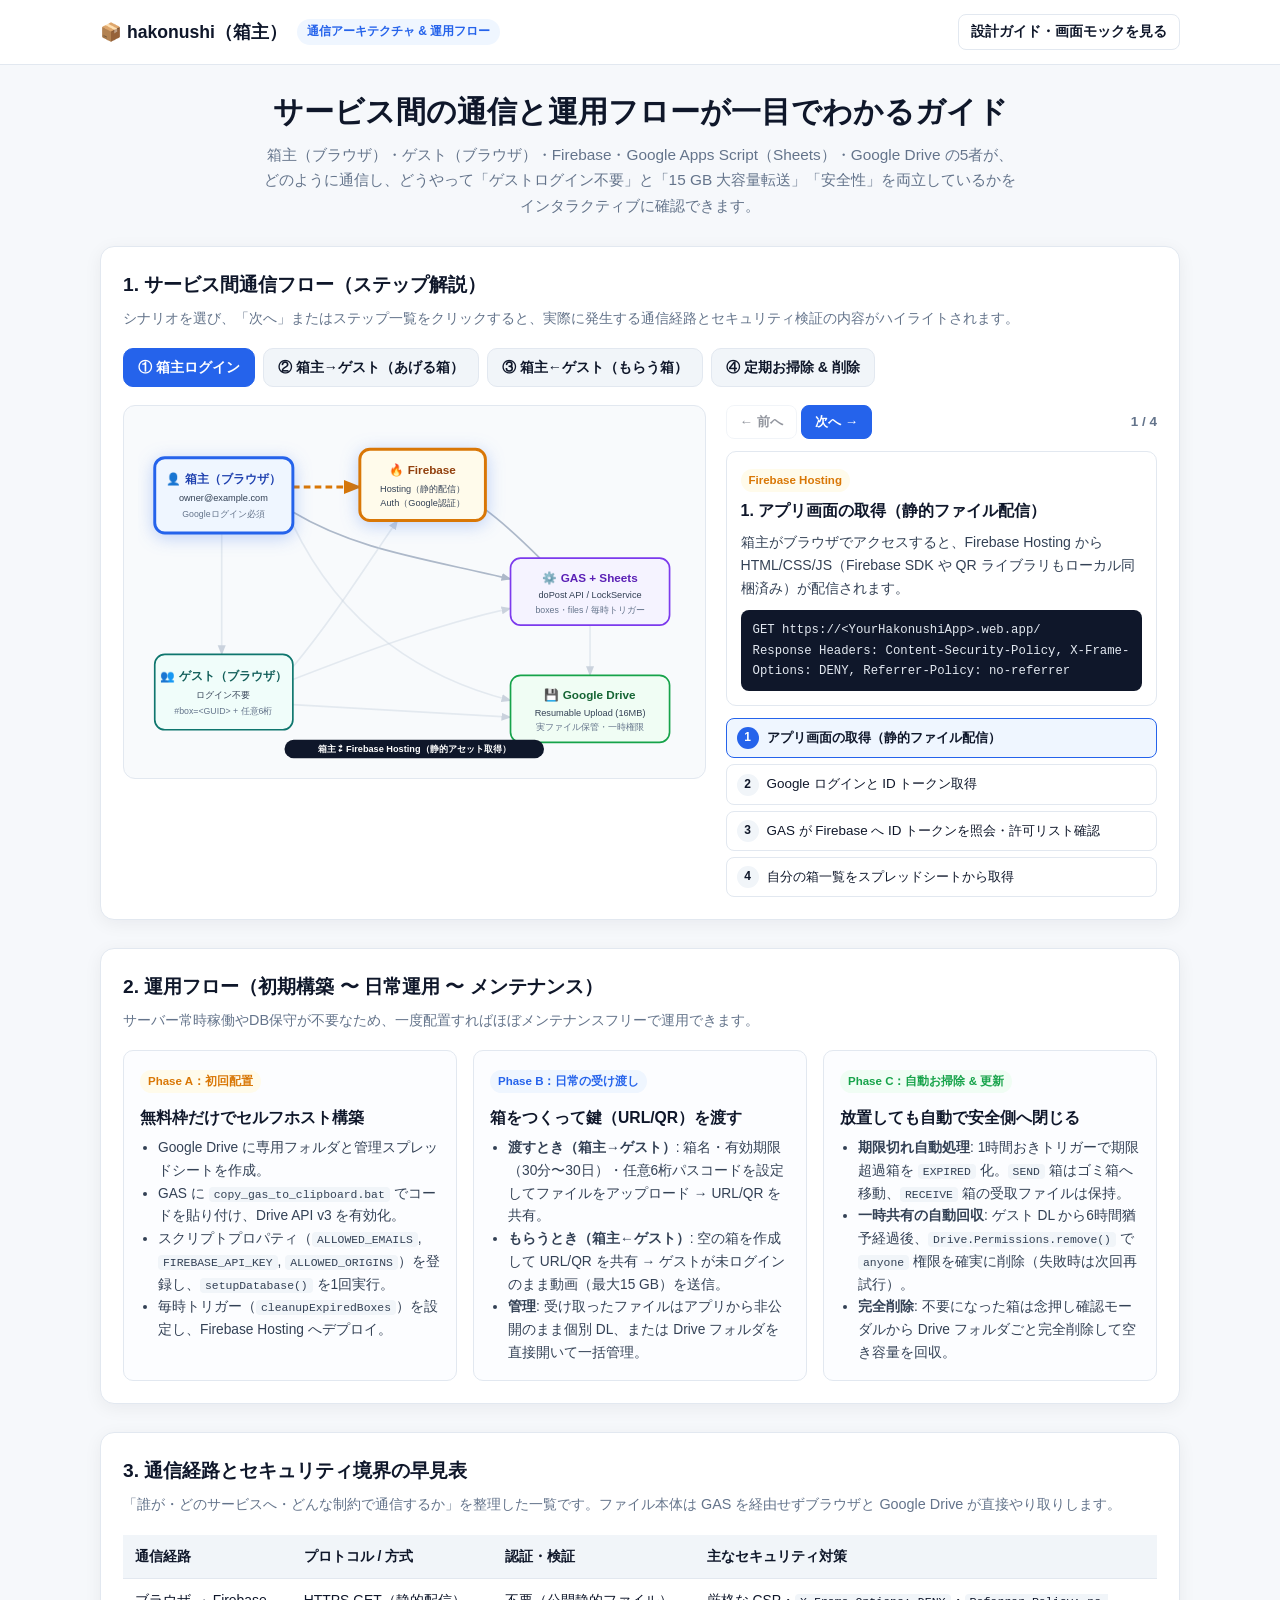
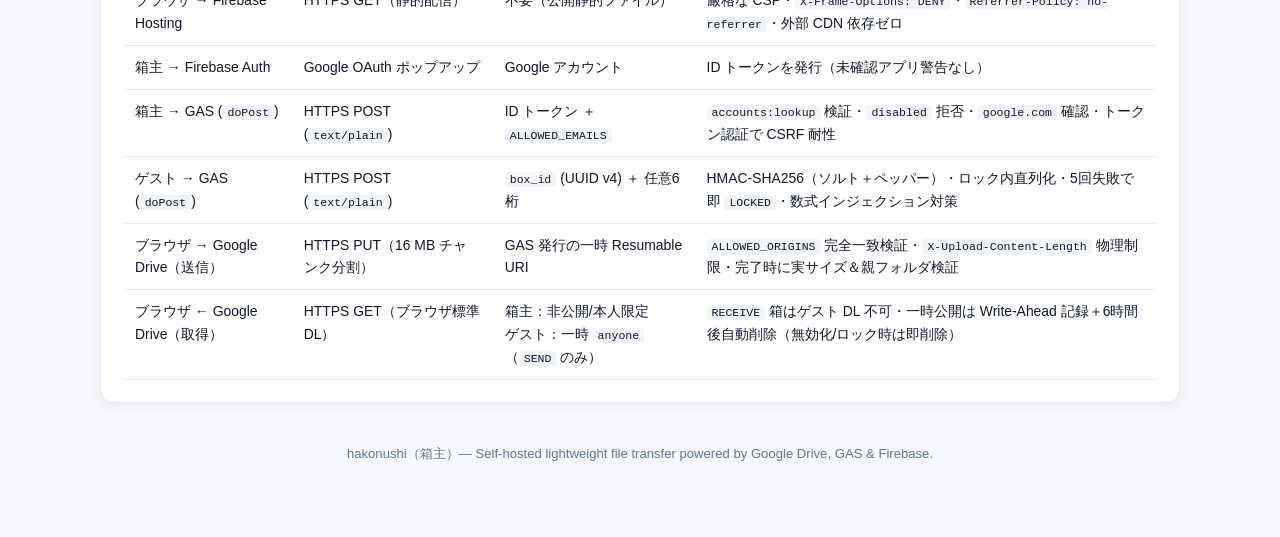
==== docs/architecture.html @ e89d4057 "create" ====
<!DOCTYPE html>
<html lang="ja">
<head>
  <meta charset="UTF-8">
  <meta name="viewport" content="width=device-width, initial-scale=1.0">
  <title>hakonushi（箱主）— 通信アーキテクチャ &amp; 運用フロー解説</title>
  <style>
    :root {
      --bg: #f6f8fb;
      --surface: #ffffff;
      --surface-2: #f1f5f9;
      --border: #e2e8f0;
      --text: #0f172a;
      --muted: #64748b;
      --owner: #2563eb;
      --owner-soft: #eff6ff;
      --guest: #0f766e;
      --guest-soft: #f0fdfa;
      --firebase: #d97706;
      --firebase-soft: #fffbeb;
      --gas: #7c3aed;
      --gas-soft: #f5f3ff;
      --drive: #16a34a;
      --drive-soft: #f0fdf4;
      --danger: #dc2626;
      --radius: 14px;
      --shadow: 0 4px 18px rgba(15, 23, 42, 0.06);
    }

    *, *::before, *::after { box-sizing: border-box; }

    body {
      margin: 0;
      background: var(--bg);
      color: var(--text);
      font-family: -apple-system, BlinkMacSystemFont, "Segoe UI", "Hiragino Kaku Gothic ProN", "Yu Gothic UI", sans-serif;
      line-height: 1.65;
    }

    .header {
      background: var(--surface);
      border-bottom: 1px solid var(--border);
      position: sticky;
      top: 0;
      z-index: 20;
    }

    .header-inner {
      max-width: 1120px;
      margin: 0 auto;
      padding: 14px 20px;
      display: flex;
      flex-wrap: wrap;
      align-items: center;
      justify-content: space-between;
      gap: 12px;
    }

    .brand {
      display: flex;
      align-items: center;
      gap: 10px;
      font-weight: 800;
      font-size: 1.1rem;
    }

    .brand-tag {
      font-size: 0.75rem;
      font-weight: 700;
      padding: 3px 10px;
      border-radius: 999px;
      background: var(--owner-soft);
      color: var(--owner);
    }

    .nav-links {
      display: flex;
      gap: 10px;
      flex-wrap: wrap;
    }

    .nav-link {
      text-decoration: none;
      color: var(--text);
      font-size: 0.85rem;
      font-weight: 600;
      padding: 6px 12px;
      border: 1px solid var(--border);
      border-radius: 8px;
      background: var(--surface);
    }

    .nav-link:hover {
      background: var(--surface-2);
    }

    .container {
      max-width: 1120px;
      margin: 0 auto;
      padding: 28px 20px 72px;
      display: flex;
      flex-direction: column;
      gap: 28px;
    }

    .hero {
      text-align: center;
      max-width: 760px;
      margin: 0 auto;
    }

    .hero h1 {
      margin: 0 0 10px;
      font-size: 1.85rem;
      line-height: 1.3;
    }

    .hero p {
      margin: 0;
      color: var(--muted);
      font-size: 0.96rem;
    }

    .card {
      background: var(--surface);
      border: 1px solid var(--border);
      border-radius: var(--radius);
      padding: 22px;
      box-shadow: var(--shadow);
    }

    .card-title {
      margin: 0 0 6px;
      font-size: 1.2rem;
    }

    .card-sub {
      margin: 0 0 18px;
      color: var(--muted);
      font-size: 0.9rem;
    }

    /* Tabs */
    .scenario-tabs {
      display: flex;
      flex-wrap: wrap;
      gap: 8px;
      margin-bottom: 18px;
    }

    .tab-btn {
      border: 1px solid var(--border);
      background: var(--surface-2);
      color: var(--text);
      padding: 9px 14px;
      border-radius: 10px;
      font-size: 0.88rem;
      font-weight: 700;
      cursor: pointer;
      font-family: inherit;
      transition: all 0.15s ease;
    }

    .tab-btn:hover {
      border-color: var(--owner);
    }

    .tab-btn.active {
      background: var(--owner);
      color: #ffffff;
      border-color: var(--owner);
    }

    /* Interactive Diagram Grid */
    .sim-layout {
      display: grid;
      grid-template-columns: 1.35fr 1fr;
      gap: 20px;
      align-items: start;
    }

    .diagram-box {
      background: #f8fafc;
      border: 1px solid var(--border);
      border-radius: 12px;
      padding: 14px;
      overflow-x: auto;
    }

    .diagram-svg {
      width: 100%;
      min-width: 520px;
      height: auto;
      display: block;
    }

    .node-rect {
      transition: filter 0.2s ease, stroke-width 0.2s ease;
    }

    .node-active .node-rect {
      stroke-width: 3.5;
      filter: drop-shadow(0 4px 10px rgba(37, 99, 235, 0.28));
    }

    .edge-line {
      stroke: #cbd5e1;
      stroke-width: 2;
      fill: none;
      transition: stroke 0.2s ease, stroke-width 0.2s ease, opacity 0.2s ease;
      opacity: 0.45;
    }

    .edge-line.in-scenario {
      stroke: #94a3b8;
      opacity: 0.75;
    }

    .edge-line.active {
      stroke: #2563eb;
      stroke-width: 3.5;
      opacity: 1;
      stroke-dasharray: 8 5;
      animation: dashFlow 0.9s linear infinite;
    }

    .edge-line.active-drive {
      stroke: #16a34a;
    }

    .edge-line.active-firebase {
      stroke: #d97706;
    }

    .edge-line.active-gas {
      stroke: #7c3aed;
    }

    @keyframes dashFlow {
      to { stroke-dashoffset: -26; }
    }

    .edge-label-bg {
      fill: #ffffff;
      stroke: var(--border);
      stroke-width: 1;
      rx: 6;
    }

    .edge-label-text {
      font-size: 11px;
      font-weight: 700;
      fill: #334155;
      text-anchor: middle;
    }

    /* Controls & Step Panel */
    .step-controls {
      display: flex;
      align-items: center;
      justify-content: space-between;
      gap: 8px;
      margin-bottom: 12px;
      flex-wrap: wrap;
    }

    .btn {
      border: 1px solid var(--border);
      background: var(--surface);
      color: var(--text);
      padding: 7px 13px;
      border-radius: 8px;
      font-size: 0.84rem;
      font-weight: 700;
      cursor: pointer;
      font-family: inherit;
    }

    .btn:hover:not(:disabled) {
      background: var(--surface-2);
    }

    .btn:disabled {
      opacity: 0.45;
      cursor: not-allowed;
    }

    .btn-primary {
      background: var(--owner);
      border-color: var(--owner);
      color: #ffffff;
    }

    .btn-primary:hover:not(:disabled) {
      background: #1d4ed8;
    }

    .step-counter {
      font-size: 0.84rem;
      font-weight: 700;
      color: var(--muted);
    }

    .step-detail {
      border: 1px solid var(--border);
      border-radius: 10px;
      padding: 14px;
      background: #ffffff;
      margin-bottom: 12px;
    }

    .step-badge {
      display: inline-block;
      font-size: 0.72rem;
      font-weight: 700;
      padding: 2px 8px;
      border-radius: 999px;
      margin-bottom: 6px;
    }

    .badge-owner { background: var(--owner-soft); color: var(--owner); }
    .badge-guest { background: var(--guest-soft); color: var(--guest); }
    .badge-firebase { background: var(--firebase-soft); color: var(--firebase); }
    .badge-gas { background: var(--gas-soft); color: var(--gas); }
    .badge-drive { background: var(--drive-soft); color: var(--drive); }

    .step-detail h3 {
      margin: 0 0 6px;
      font-size: 1rem;
    }

    .step-detail p {
      margin: 0 0 10px;
      font-size: 0.88rem;
      color: #334155;
    }

    .code-box {
      background: #0f172a;
      color: #e2e8f0;
      border-radius: 8px;
      padding: 10px 12px;
      font-family: ui-monospace, SFMono-Regular, Menlo, Consolas, monospace;
      font-size: 0.77rem;
      overflow-x: auto;
      white-space: pre-wrap;
      word-break: break-all;
    }

    .step-list {
      list-style: none;
      margin: 0;
      padding: 0;
      display: flex;
      flex-direction: column;
      gap: 6px;
    }

    .step-item {
      padding: 8px 10px;
      border: 1px solid var(--border);
      border-radius: 8px;
      font-size: 0.84rem;
      cursor: pointer;
      display: flex;
      align-items: center;
      gap: 8px;
      background: var(--surface);
      transition: background 0.15s ease, border-color 0.15s ease;
    }

    .step-item:hover {
      background: var(--surface-2);
    }

    .step-item.active {
      border-color: var(--owner);
      background: var(--owner-soft);
      font-weight: 700;
    }

    .step-num {
      width: 22px;
      height: 22px;
      border-radius: 50%;
      background: var(--surface-2);
      color: var(--text);
      font-size: 0.75rem;
      font-weight: 700;
      display: inline-flex;
      align-items: center;
      justify-content: center;
      flex-shrink: 0;
    }

    .step-item.active .step-num {
      background: var(--owner);
      color: #ffffff;
    }

    /* Role & Flow Cards */
    .grid-3 {
      display: grid;
      grid-template-columns: repeat(3, minmax(0, 1fr));
      gap: 16px;
    }

    .grid-2 {
      display: grid;
      grid-template-columns: repeat(2, minmax(0, 1fr));
      gap: 16px;
    }

    .mini-card {
      border: 1px solid var(--border);
      border-radius: 10px;
      padding: 16px;
      background: #fcfdff;
    }

    .mini-card h3 {
      margin: 6px 0 6px;
      font-size: 0.98rem;
    }

    .mini-card p, .mini-card li {
      font-size: 0.86rem;
      color: #334155;
    }

    .mini-card ul {
      margin: 6px 0 0;
      padding-left: 18px;
    }

    /* Table */
    .table-wrap {
      overflow-x: auto;
    }

    table {
      width: 100%;
      border-collapse: collapse;
      font-size: 0.87rem;
    }

    th, td {
      text-align: left;
      padding: 10px 12px;
      border-bottom: 1px solid var(--border);
      vertical-align: top;
    }

    th {
      background: var(--surface-2);
      font-weight: 700;
      white-space: nowrap;
    }

    code {
      background: var(--surface-2);
      padding: 1px 5px;
      border-radius: 4px;
      font-family: ui-monospace, SFMono-Regular, Menlo, Consolas, monospace;
      font-size: 0.83em;
    }

    .footer {
      text-align: center;
      color: var(--muted);
      font-size: 0.82rem;
      margin-top: 12px;
    }

    @media (max-width: 900px) {
      .sim-layout {
        grid-template-columns: 1fr;
      }
      .grid-3, .grid-2 {
        grid-template-columns: 1fr;
      }
    }
  </style>
</head>
<body>
  <header class="header">
    <div class="header-inner">
      <div class="brand">
        <span>📦 hakonushi（箱主）</span>
        <span class="brand-tag">通信アーキテクチャ &amp; 運用フロー</span>
      </div>
      <nav class="nav-links">
        <a class="nav-link" href="./index.html">設計ガイド・画面モックを見る</a>
      </nav>
    </div>
  </header>

  <main class="container">
    <section class="hero">
      <h1>サービス間の通信と運用フローが一目でわかるガイド</h1>
      <p>
        箱主（ブラウザ）・ゲスト（ブラウザ）・Firebase・Google Apps Script（Sheets）・Google Drive の5者が、
        どのように通信し、どうやって「ゲストログイン不要」と「15 GB 大容量転送」「安全性」を両立しているかをインタラクティブに確認できます。
      </p>
    </section>

    <!-- 1. インタラクティブ通信シミュレーター -->
    <section class="card" aria-label="通信フローシミュレーター">
      <h2 class="card-title">1. サービス間通信フロー（ステップ解説）</h2>
      <p class="card-sub">
        シナリオを選び、「次へ」またはステップ一覧をクリックすると、実際に発生する通信経路とセキュリティ検証の内容がハイライトされます。
      </p>

      <div class="scenario-tabs" role="tablist">
        <button type="button" class="tab-btn active" data-scenario="auth">① 箱主ログイン</button>
        <button type="button" class="tab-btn" data-scenario="send">② 箱主→ゲスト（あげる箱）</button>
        <button type="button" class="tab-btn" data-scenario="receive">③ 箱主←ゲスト（もらう箱）</button>
        <button type="button" class="tab-btn" data-scenario="cleanup">④ 定期お掃除 &amp; 削除</button>
      </div>

      <div class="sim-layout">
        <!-- SVG アーキテクチャ図 -->
        <div class="diagram-box">
          <svg class="diagram-svg" viewBox="0 0 660 410" role="img" aria-label="hakonushi システム通信構成図">
            <defs>
              <marker id="arrow-gray" viewBox="0 0 10 10" refX="9" refY="5" markerWidth="6" markerHeight="6" orient="auto-start-reverse">
                <path d="M 0 1 L 10 5 L 0 9 z" fill="#94a3b8"></path>
              </marker>
              <marker id="arrow-blue" viewBox="0 0 10 10" refX="9" refY="5" markerWidth="6" markerHeight="6" orient="auto-start-reverse">
                <path d="M 0 1 L 10 5 L 0 9 z" fill="#2563eb"></path>
              </marker>
              <marker id="arrow-amber" viewBox="0 0 10 10" refX="9" refY="5" markerWidth="6" markerHeight="6" orient="auto-start-reverse">
                <path d="M 0 1 L 10 5 L 0 9 z" fill="#d97706"></path>
              </marker>
              <marker id="arrow-violet" viewBox="0 0 10 10" refX="9" refY="5" markerWidth="6" markerHeight="6" orient="auto-start-reverse">
                <path d="M 0 1 L 10 5 L 0 9 z" fill="#7c3aed"></path>
              </marker>
              <marker id="arrow-green" viewBox="0 0 10 10" refX="9" refY="5" markerWidth="6" markerHeight="6" orient="auto-start-reverse">
                <path d="M 0 1 L 10 5 L 0 9 z" fill="#16a34a"></path>
              </marker>
            </defs>

            <!-- 通信エッジ -->
            <!-- owner <-> firebase -->
            <path id="edge-owner-firebase" class="edge-line" d="M 185 80 L 265 80" marker-end="url(#arrow-gray)" />
            <!-- owner -> gas -->
            <path id="edge-owner-gas" class="edge-line" d="M 185 110 C 260 155, 340 165, 445 190" marker-end="url(#arrow-gray)" />
            <!-- owner <-> drive -->
            <path id="edge-owner-drive" class="edge-line" d="M 185 125 C 245 250, 345 310, 445 335" marker-end="url(#arrow-gray)" />
            <!-- guest -> firebase (hosting) -->
            <path id="edge-guest-firebase" class="edge-line" d="M 185 295 C 235 235, 275 170, 310 120" marker-end="url(#arrow-gray)" />
            <!-- guest -> gas -->
            <path id="edge-guest-gas" class="edge-line" d="M 185 310 C 275 275, 355 245, 445 225" marker-end="url(#arrow-gray)" />
            <!-- guest <-> drive -->
            <path id="edge-guest-drive" class="edge-line" d="M 185 340 L 445 355" marker-end="url(#arrow-gray)" />
            <!-- gas -> firebase (accounts:lookup) -->
            <path id="edge-gas-firebase" class="edge-line" d="M 480 165 C 445 130, 420 110, 405 100" marker-end="url(#arrow-gray)" />
            <!-- gas <-> drive -->
            <path id="edge-gas-drive" class="edge-line" d="M 540 245 L 540 305" marker-end="url(#arrow-gray)" />
            <!-- owner -> guest (URL/QR) -->
            <path id="edge-owner-guest" class="edge-line" d="M 100 135 L 100 280" marker-end="url(#arrow-gray)" />

            <!-- ノード: 箱主（ブラウザ） -->
            <g id="node-owner">
              <rect class="node-rect" x="20" y="45" width="165" height="90" rx="12" fill="#eff6ff" stroke="#2563eb" stroke-width="2" />
              <text x="102" y="75" text-anchor="middle" font-size="14" font-weight="800" fill="#1e40af">👤 箱主（ブラウザ）</text>
              <text x="102" y="97" text-anchor="middle" font-size="11" fill="#334155">owner@example.com</text>
              <text x="102" y="116" text-anchor="middle" font-size="10.5" fill="#64748b">Googleログイン必須</text>
            </g>

            <!-- ノード: ゲスト（ブラウザ） -->
            <g id="node-guest">
              <rect class="node-rect" x="20" y="280" width="165" height="90" rx="12" fill="#f0fdfa" stroke="#0f766e" stroke-width="2" />
              <text x="102" y="310" text-anchor="middle" font-size="14" font-weight="800" fill="#115e59">👥 ゲスト（ブラウザ）</text>
              <text x="102" y="332" text-anchor="middle" font-size="11" fill="#334155">ログイン不要</text>
              <text x="102" y="351" text-anchor="middle" font-size="10.5" fill="#64748b">#box=&lt;GUID&gt; + 任意6桁</text>
            </g>

            <!-- ノード: Firebase -->
            <g id="node-firebase">
              <rect class="node-rect" x="265" y="35" width="150" height="85" rx="12" fill="#fffbeb" stroke="#d97706" stroke-width="2" />
              <text x="340" y="65" text-anchor="middle" font-size="14" font-weight="800" fill="#92400e">🔥 Firebase</text>
              <text x="340" y="86" text-anchor="middle" font-size="11" fill="#334155">Hosting（静的配信）</text>
              <text x="340" y="103" text-anchor="middle" font-size="11" fill="#334155">Auth（Google認証）</text>
            </g>

            <!-- ノード: GAS + Sheets -->
            <g id="node-gas">
              <rect class="node-rect" x="445" y="165" width="190" height="80" rx="12" fill="#f5f3ff" stroke="#7c3aed" stroke-width="2" />
              <text x="540" y="193" text-anchor="middle" font-size="14" font-weight="800" fill="#5b21b6">⚙️ GAS + Sheets</text>
              <text x="540" y="213" text-anchor="middle" font-size="11" fill="#334155">doPost API / LockService</text>
              <text x="540" y="230" text-anchor="middle" font-size="10.5" fill="#64748b">boxes・files / 毎時トリガー</text>
            </g>

            <!-- ノード: Google Drive -->
            <g id="node-drive">
              <rect class="node-rect" x="445" y="305" width="190" height="80" rx="12" fill="#f0fdf4" stroke="#16a34a" stroke-width="2" />
              <text x="540" y="333" text-anchor="middle" font-size="14" font-weight="800" fill="#166534">💾 Google Drive</text>
              <text x="540" y="353" text-anchor="middle" font-size="11" fill="#334155">Resumable Upload (16MB)</text>
              <text x="540" y="370" text-anchor="middle" font-size="10.5" fill="#64748b">実ファイル保管・一時権限</text>
            </g>

            <!-- アクティブ通信ラベル -->
            <g id="active-edge-badge" transform="translate(330, 396)">
              <rect x="-155" y="-14" width="310" height="22" rx="11" fill="#0f172a" />
              <text id="active-edge-caption" x="0" y="1" text-anchor="middle" font-size="11" font-weight="700" fill="#ffffff"></text>
            </g>
          </svg>
        </div>

        <!-- ステップ操作 & 詳細 -->
        <div>
          <div class="step-controls">
            <div>
              <button type="button" id="btn-prev" class="btn">← 前へ</button>
              <button type="button" id="btn-next" class="btn btn-primary">次へ →</button>
            </div>
            <span id="step-counter" class="step-counter">1 / 4</span>
          </div>

          <div id="step-detail" class="step-detail"></div>
          <ul id="step-list" class="step-list"></ul>
        </div>
      </div>
    </section>

    <!-- 2. 運用フロー -->
    <section class="card">
      <h2 class="card-title">2. 運用フロー（初期構築 〜 日常運用 〜 メンテナンス）</h2>
      <p class="card-sub">
        サーバー常時稼働やDB保守が不要なため、一度配置すればほぼメンテナンスフリーで運用できます。
      </p>

      <div class="grid-3">
        <div class="mini-card">
          <span class="step-badge badge-firebase">Phase A：初回配置</span>
          <h3>無料枠だけでセルフホスト構築</h3>
          <ul>
            <li>Google Drive に専用フォルダと管理スプレッドシートを作成。</li>
            <li>GAS に <code>copy_gas_to_clipboard.bat</code> でコードを貼り付け、Drive API v3 を有効化。</li>
            <li>スクリプトプロパティ（<code>ALLOWED_EMAILS</code>, <code>FIREBASE_API_KEY</code>, <code>ALLOWED_ORIGINS</code>）を登録し、<code>setupDatabase()</code> を1回実行。</li>
            <li>毎時トリガー（<code>cleanupExpiredBoxes</code>）を設定し、Firebase Hosting へデプロイ。</li>
          </ul>
        </div>

        <div class="mini-card">
          <span class="step-badge badge-owner">Phase B：日常の受け渡し</span>
          <h3>箱をつくって鍵（URL/QR）を渡す</h3>
          <ul>
            <li><strong>渡すとき（箱主→ゲスト）</strong>: 箱名・有効期限（30分〜30日）・任意6桁パスコードを設定してファイルをアップロード → URL/QR を共有。</li>
            <li><strong>もらうとき（箱主←ゲスト）</strong>: 空の箱を作成して URL/QR を共有 → ゲストが未ログインのまま動画（最大15 GB）を送信。</li>
            <li><strong>管理</strong>: 受け取ったファイルはアプリから非公開のまま個別 DL、または Drive フォルダを直接開いて一括管理。</li>
          </ul>
        </div>

        <div class="mini-card">
          <span class="step-badge badge-drive">Phase C：自動お掃除 &amp; 更新</span>
          <h3>放置しても自動で安全側へ閉じる</h3>
          <ul>
            <li><strong>期限切れ自動処理</strong>: 1時間おきトリガーで期限超過箱を <code>EXPIRED</code> 化。<code>SEND</code> 箱はゴミ箱へ移動、<code>RECEIVE</code> 箱の受取ファイルは保持。</li>
            <li><strong>一時共有の自動回収</strong>: ゲスト DL から6時間猶予経過後、<code>Drive.Permissions.remove()</code> で <code>anyone</code> 権限を確実に削除（失敗時は次回再試行）。</li>
            <li><strong>完全削除</strong>: 不要になった箱は念押し確認モーダルから Drive フォルダごと完全削除して空き容量を回収。</li>
          </ul>
        </div>
      </div>
    </section>

    <!-- 3. 通信経路とセキュリティ境界の早見表 -->
    <section class="card">
      <h2 class="card-title">3. 通信経路とセキュリティ境界の早見表</h2>
      <p class="card-sub">
        「誰が・どのサービスへ・どんな制約で通信するか」を整理した一覧です。ファイル本体は GAS を経由せずブラウザと Google Drive が直接やり取りします。
      </p>

      <div class="table-wrap">
        <table>
          <thead>
            <tr>
              <th>通信経路</th>
              <th>プロトコル / 方式</th>
              <th>認証・検証</th>
              <th>主なセキュリティ対策</th>
            </tr>
          </thead>
          <tbody>
            <tr>
              <td>ブラウザ → Firebase Hosting</td>
              <td>HTTPS GET（静的配信）</td>
              <td>不要（公開静的ファイル）</td>
              <td>厳格な CSP・<code>X-Frame-Options: DENY</code>・<code>Referrer-Policy: no-referrer</code>・外部 CDN 依存ゼロ</td>
            </tr>
            <tr>
              <td>箱主 → Firebase Auth</td>
              <td>Google OAuth ポップアップ</td>
              <td>Google アカウント</td>
              <td>ID トークンを発行（未確認アプリ警告なし）</td>
            </tr>
            <tr>
              <td>箱主 → GAS (<code>doPost</code>)</td>
              <td>HTTPS POST (<code>text/plain</code>)</td>
              <td>ID トークン ＋ <code>ALLOWED_EMAILS</code></td>
              <td><code>accounts:lookup</code> 検証・<code>disabled</code> 拒否・<code>google.com</code> 確認・トークン認証で CSRF 耐性</td>
            </tr>
            <tr>
              <td>ゲスト → GAS (<code>doPost</code>)</td>
              <td>HTTPS POST (<code>text/plain</code>)</td>
              <td><code>box_id</code> (UUID v4) ＋ 任意6桁</td>
              <td>HMAC-SHA256（ソルト＋ペッパー）・ロック内直列化・5回失敗で即 <code>LOCKED</code>・数式インジェクション対策</td>
            </tr>
            <tr>
              <td>ブラウザ → Google Drive（送信）</td>
              <td>HTTPS PUT（16 MB チャンク分割）</td>
              <td>GAS 発行の一時 Resumable URI</td>
              <td><code>ALLOWED_ORIGINS</code> 完全一致検証・<code>X-Upload-Content-Length</code> 物理制限・完了時に実サイズ＆親フォルダ検証</td>
            </tr>
            <tr>
              <td>ブラウザ ← Google Drive（取得）</td>
              <td>HTTPS GET（ブラウザ標準 DL）</td>
              <td>箱主：非公開/本人限定<br>ゲスト：一時 <code>anyone</code>（<code>SEND</code> のみ）</td>
              <td><code>RECEIVE</code> 箱はゲスト DL 不可・一時公開は Write-Ahead 記録＋6時間後自動削除（無効化/ロック時は即削除）</td>
            </tr>
          </tbody>
        </table>
      </div>
    </section>

    <footer class="footer">
      hakonushi（箱主）— Self-hosted lightweight file transfer powered by Google Drive, GAS &amp; Firebase.
    </footer>
  </main>

  <script>
    (function () {
      var SCENARIOS = {
        auth: {
          steps: [
            {
              badge: 'Firebase Hosting',
              badgeClass: 'badge-firebase',
              title: '1. アプリ画面の取得（静的ファイル配信）',
              desc: '箱主がブラウザでアクセスすると、Firebase Hosting から HTML/CSS/JS（Firebase SDK や QR ライブラリもローカル同梱済み）が配信されます。',
              edge: 'edge-owner-firebase',
              edgeColor: 'active-firebase',
              nodes: ['node-owner', 'node-firebase'],
              caption: '箱主 ⇄ Firebase Hosting（静的アセット取得）',
              code: 'GET https://<YourHakonushiApp>.web.app/\nResponse Headers: Content-Security-Policy, X-Frame-Options: DENY, Referrer-Policy: no-referrer'
            },
            {
              badge: 'Firebase Auth',
              badgeClass: 'badge-firebase',
              title: '2. Google ログインと ID トークン取得',
              desc: '「Googleアカウントでログイン」を押すと Firebase Auth 経由で Google 認証が行われ、箱主ブラウザへ短期の Firebase ID トークンが発行されます。',
              edge: 'edge-owner-firebase',
              edgeColor: 'active-firebase',
              nodes: ['node-owner', 'node-firebase'],
              caption: '箱主 ⇄ Firebase Auth（Googleログイン → IDトークン）',
              code: 'firebase.auth().signInWithPopup(GoogleAuthProvider)\n→ idToken = await user.getIdToken(true)'
            },
            {
              badge: 'GAS 認証検証',
              badgeClass: 'badge-gas',
              title: '3. GAS が Firebase へ ID トークンを照会・許可リスト確認',
              desc: '箱主ブラウザが Content-Type: text/plain で JSON を GAS へ送信。GAS は Firebase REST API (accounts:lookup) でトークンを検証し、無効化アカウント拒否・google.com 確認・ALLOWED_EMAILS 一致をチェックします。',
              edge: 'edge-gas-firebase',
              edgeColor: 'active-gas',
              nodes: ['node-owner', 'node-gas', 'node-firebase'],
              caption: 'GAS → Firebase accounts:lookup（本人検証）',
              code: 'POST https://identitytoolkit.googleapis.com/v1/accounts:lookup?key=FIREBASE_API_KEY\nCheck: !user.disabled && provider==="google.com" && emailVerified && ALLOWED_EMAILS.includes(email)'
            },
            {
              badge: 'GAS + Sheets',
              badgeClass: 'badge-gas',
              title: '4. 自分の箱一覧をスプレッドシートから取得',
              desc: '認証を通過すると、GAS は openById() で管理スプレッドシート（boxes / files）を読み込み、ログイン中の箱主メールアドレスに紐づく箱一覧を返却します。',
              edge: 'edge-owner-gas',
              edgeColor: 'active-gas',
              nodes: ['node-owner', 'node-gas'],
              caption: '箱主 ⇄ GAS（listBoxes → 箱一覧表示）',
              code: 'POST /exec { action: "listBoxes", idToken }\n→ { ok: true, data: { boxes: [...] } }'
            }
          ]
        },
        send: {
          steps: [
            {
              badge: '箱作成',
              badgeClass: 'badge-owner',
              title: '1. 箱主→ゲスト（SEND）箱の作成',
              desc: '箱主が箱名（未入力時は日時自動設定）・有効期限（30分〜30日）・任意6桁パスコードを指定。GAS が Drive に {owner_email}/{box_id}/ フォルダを作成し、boxes シートへ記録します（パスコードは HMAC-SHA256 保存）。',
              edge: 'edge-owner-gas',
              edgeColor: 'active-gas',
              nodes: ['node-owner', 'node-gas', 'node-drive'],
              caption: '箱主 → GAS → Drive（箱フォルダ作成 & DB登録）',
              code: 'POST /exec { action: "createBox", direction: "SEND", boxName, expiresHours, passcode }\nDrive: root/owner@example.com/<box_id>/'
            },
            {
              badge: 'Resumable Upload',
              badgeClass: 'badge-drive',
              title: '2. セッション発行 → ブラウザから Drive へ 16 MB チャンク直接 PUT',
              desc: 'GAS が ALLOWED_ORIGINS 検証のうえ Drive API v3 から一時アップロード URI を発行。ファイル本体は GAS を通さず、ブラウザから Google Drive へ 16 MB ずつ直接 PUT します（自動リトライ・Wake Lock 対応）。',
              edge: 'edge-owner-drive',
              edgeColor: 'active-drive',
              nodes: ['node-owner', 'node-drive'],
              caption: '箱主 → Google Drive（16 MB チャンク直接 PUT）',
              code: 'PUT <resumable_upload_uri>\nContent-Range: bytes 0-16777215/<total> → 308 Resume Incomplete → 最終 200 OK { id }\nPOST /exec { action: "completeUpload", boxId, fileId }'
            },
            {
              badge: '鍵の共有',
              badgeClass: 'badge-owner',
              title: '3. フラグメントURL & ローカルQRコードをゲストへ渡す',
              desc: '箱主のブラウザ内で QR コードをローカル生成（外部 API 不使用）。#box=<GUID> 形式のためサーバーログや Referer に箱 ID が漏れません。パスコードは別経路で伝えます。',
              edge: 'edge-owner-guest',
              edgeColor: '',
              nodes: ['node-owner', 'node-guest'],
              caption: '箱主 → ゲスト（#box=<GUID> URL / ローカルQR共有）',
              code: 'https://<YourHakonushiApp>.web.app/#box=550e8400-e29b-41d4-a716-446655440000\n（※パスコードはURL・QRに含めない）'
            },
            {
              badge: 'ゲスト検証',
              badgeClass: 'badge-guest',
              title: '4. ゲストがログイン不要で箱を開く（パスコード検証）',
              desc: 'ゲストが URL を開くと verifyBox を送信。パスコード設定時はロック内で照合〜失敗回数更新を直列化し、5回連続失敗で即 LOCKED になります。通過後に箱名とファイル一覧を表示します。',
              edge: 'edge-guest-gas',
              edgeColor: 'active-gas',
              nodes: ['node-guest', 'node-gas'],
              caption: 'ゲスト ⇄ GAS（verifyBox：パスコード検証 & 一覧取得）',
              code: 'POST /exec { action: "verifyBox", boxId, passcode }\nLockService: 状態確認 → HMAC-SHA256 照合 → 5回失敗で LOCKED'
            },
            {
              badge: '一時公開 & DL',
              badgeClass: 'badge-drive',
              title: '5. ダウンロード押下時のみ一時公開 → ブラウザ標準 DL',
              desc: 'ゲストが DL ボタンを押すと、GAS はロック内で先に解除予定（6時間後）を記録（Write-Ahead）してから対象ファイルに一時的な anyone 権限を付与し、Drive 直リンクを返します。ブラウザ標準ダウンローダーが直接保存します。',
              edge: 'edge-guest-drive',
              edgeColor: 'active-drive',
              nodes: ['node-guest', 'node-gas', 'node-drive'],
              caption: 'ゲスト ← Google Drive（ブラウザ標準ダウンロード）',
              code: '1) Write-Ahead: TEMP_SHARED_FILES_JSON へ解除予定(6h後)を記録\n2) file.setSharing(ANYONE_WITH_LINK, VIEW)\n3) GET https://drive.google.com/uc?export=download&id=<file_id>'
            }
          ]
        },
        receive: {
          steps: [
            {
              badge: '空の箱を作成',
              badgeClass: 'badge-owner',
              title: '1. 箱主が「箱主←ゲスト（RECEIVE）」の空箱を作成し共有',
              desc: '箱主が空の箱を作成して #box=<GUID> URL や QR コードをゲストへ渡します。ゲスト側は Google ログイン不要です。',
              edge: 'edge-owner-guest',
              edgeColor: '',
              nodes: ['node-owner', 'node-gas', 'node-guest'],
              caption: '箱主 → GAS（空箱作成）→ ゲストへ URL/QR 共有',
              code: 'POST /exec { action: "createBox", direction: "RECEIVE", boxName, expiresHours, passcode }'
            },
            {
              badge: '上限チェック',
              badgeClass: 'badge-gas',
              title: '2. ゲストが上限検証を通過してアップロードセッションを取得',
              desc: 'ゲストが動画等を選択すると GAS が 1ファイル最大 15 GB・1箱最大 50 件・合計最大 50 GB・ALLOWED_ORIGINS を検証し、Drive API の一時アップロード URI を発行します。',
              edge: 'edge-guest-gas',
              edgeColor: 'active-gas',
              nodes: ['node-guest', 'node-gas', 'node-drive'],
              caption: 'ゲスト → GAS（容量/件数/Origin 検証 → URI 発行）',
              code: 'POST /exec { action: "initGuestUploadSession", boxId, passcode, fileSize, origin }\nCheck: fileSize <= 15GB && files < 50 && total <= 50GB'
            },
            {
              badge: '16 MB チャンク送信',
              badgeClass: 'badge-drive',
              title: '3. ブラウザから Drive へ 16 MB チャンク直接 PUT → 完了検証',
              desc: '15 GB クラスの大容量動画でも 16 MB ずつ直接 Drive へ PUT。完了 API で GAS が Drive 上の実サイズ・親フォルダ一致・重複 file_id を再検証し、サニタイズして files シートへ記録します。',
              edge: 'edge-guest-drive',
              edgeColor: 'active-drive',
              nodes: ['node-guest', 'node-drive', 'node-gas'],
              caption: 'ゲスト → Google Drive（16 MB 直接 PUT）→ GAS 完了確定',
              code: 'PUT <resumable_upload_uri> (16MB chunks, auto-retry x5)\nPOST /exec { action: "completeGuestUpload", boxId, fileId, uploaderName }'
            },
            {
              badge: '誤送信取消（DL不可）',
              badgeClass: 'badge-guest',
              title: '4. ゲストは投稿一覧の確認と「取り消す」のみ可能（DL不可）',
              desc: 'RECEIVE 箱ではゲストからのダウンロード API を完全に拒否。誤送信したファイルは「取り消す」で論理削除（DELETED）＋ Drive ゴミ箱移動ができます。',
              edge: 'edge-guest-gas',
              edgeColor: 'active-gas',
              nodes: ['node-guest', 'node-gas', 'node-drive'],
              caption: 'ゲスト → GAS（deleteGuestFile：論理削除＋ゴミ箱移動）',
              code: 'POST /exec { action: "deleteGuestFile", boxId, passcode, fileId }\n※ getGuestDownloadUrl は RECEIVE 箱に対し FORBIDDEN を返却'
            },
            {
              badge: '箱主の安全な受取',
              badgeClass: 'badge-owner',
              title: '5. 箱主が非公開のままダウンロード（または Drive で直接確認）',
              desc: '箱主のダウンロードは ANYONE_WITH_LINK を一切使わず、Drive オーナー本人なら非公開のまま、家族箱主なら本人限定共有（addViewer）で安全に取得します。',
              edge: 'edge-owner-drive',
              edgeColor: 'active-drive',
              nodes: ['node-owner', 'node-drive'],
              caption: '箱主 ← Google Drive（非公開／本人限定共有で安全 DL）',
              code: 'createOwnerDownloadUrl(fileId, owner.email)\n※ ANYONE_WITH_LINK は絶対に使用しない'
            }
          ]
        },
        cleanup: {
          steps: [
            {
              badge: '毎時トリガー',
              badgeClass: 'badge-gas',
              title: '1. 1時間おきに cleanupExpiredBoxes() が自動起動',
              desc: 'GAS の時間主導型トリガーが1時間ごとに自動実行されます。一時共有リストが空のときは Drive API を呼ばずにスキップするため、無料枠（90分/日）をほとんど消費しません。',
              edge: 'edge-gas-drive',
              edgeColor: 'active-gas',
              nodes: ['node-gas'],
              caption: 'GAS 時間主導型トリガー（1時間おき自動実行）',
              code: 'Trigger: cleanupExpiredBoxes() [Every 1 hour]\nwithScriptLock(() => { ... })'
            },
            {
              badge: '一時共有の自動回収',
              badgeClass: 'badge-drive',
              title: '2. 6時間猶予を過ぎた公開権限（anyone）を確実に削除',
              desc: 'Drive.Permissions.list() で type==="anyone" の権限を特定し、Drive.Permissions.remove() で削除します（箱主個人の閲覧権限は維持）。解除確認できた記録のみ消し、一時エラー時は次回自動再試行します。',
              edge: 'edge-gas-drive',
              edgeColor: 'active-drive',
              nodes: ['node-gas', 'node-drive'],
              caption: 'GAS → Google Drive（anyone 権限の直接削除）',
              code: 'Drive.Permissions.list(fileId) → type === "anyone" を Drive.Permissions.remove()\n404時は「解除確認不可」ログ出力、一時エラー時は記録を残し再試行'
            },
            {
              badge: '期限切れ箱の整理',
              badgeClass: 'badge-gas',
              title: '3. 期限超過箱を EXPIRED 化（SEND はゴミ箱・RECEIVE は保持）',
              desc: 'expires_at を過ぎた ACTIVE 箱を EXPIRED に更新し、配下の一時公開権限を即時削除。SEND 箱の Drive フォルダはゴミ箱へ移動し、RECEIVE 箱の受取ファイルは箱主のために保持します。',
              edge: 'edge-gas-drive',
              edgeColor: 'active-drive',
              nodes: ['node-gas', 'node-drive'],
              caption: 'GAS → Drive（SEND ゴミ箱移動 / RECEIVE 保持）',
              code: 'if (box.direction === "SEND") trashFolderSafe(box.folder_id);\n// RECEIVE 箱の受取ファイルは自動削除しない'
            },
            {
              badge: '手動完全削除',
              badgeClass: 'badge-owner',
              title: '4. 箱主による「完全削除」（念押し確認モーダル付き）',
              desc: '不要になった箱は箱主ダッシュボードから念押しチェック付きで完全削除可能。Drive.Files.remove() でゴミ箱を経由せずフォルダごと完全削除し、管理シートの行も削除して空き容量を即座に回収します。',
              edge: 'edge-owner-gas',
              edgeColor: 'active-gas',
              nodes: ['node-owner', 'node-gas', 'node-drive'],
              caption: '箱主 → GAS → Drive（Drive.Files.remove で完全削除）',
              code: 'POST /exec { action: "deleteBox", idToken, boxId }\n→ Drive.Files.remove(folderId) + deleteFilesByBoxId + deleteBoxByRowIndex'
            }
          ]
        }
      };

      var currentScenarioKey = 'auth';
      var currentStepIdx = 0;

      var allEdgeIds = [
        'edge-owner-firebase', 'edge-owner-gas', 'edge-owner-drive',
        'edge-guest-firebase', 'edge-guest-gas', 'edge-guest-drive',
        'edge-gas-firebase', 'edge-gas-drive', 'edge-owner-guest'
      ];
      var allNodeIds = ['node-owner', 'node-guest', 'node-firebase', 'node-gas', 'node-drive'];

      function getMarkerForColor(colorClass) {
        if (colorClass === 'active-drive') return 'url(#arrow-green)';
        if (colorClass === 'active-firebase') return 'url(#arrow-amber)';
        if (colorClass === 'active-gas') return 'url(#arrow-violet)';
        return 'url(#arrow-blue)';
      }

      function render() {
        var scenario = SCENARIOS[currentScenarioKey];
        var steps = scenario.steps;
        var step = steps[currentStepIdx];

        // Tabs
        document.querySelectorAll('.tab-btn').forEach(function (btn) {
          btn.classList.toggle('active', btn.getAttribute('data-scenario') === currentScenarioKey);
        });

        // Counter & buttons
        document.getElementById('step-counter').textContent = (currentStepIdx + 1) + ' / ' + steps.length;
        document.getElementById('btn-prev').disabled = currentStepIdx === 0;
        document.getElementById('btn-next').disabled = currentStepIdx === steps.length - 1;

        // Detail card
        var detailEl = document.getElementById('step-detail');
        detailEl.innerHTML = '';
        var badge = document.createElement('span');
        badge.className = 'step-badge ' + step.badgeClass;
        badge.textContent = step.badge;

        var h3 = document.createElement('h3');
        h3.textContent = step.title;

        var p = document.createElement('p');
        p.textContent = step.desc;

        var code = document.createElement('div');
        code.className = 'code-box';
        code.textContent = step.code;

        detailEl.appendChild(badge);
        detailEl.appendChild(h3);
        detailEl.appendChild(p);
        detailEl.appendChild(code);

        // Step list
        var listEl = document.getElementById('step-list');
        listEl.innerHTML = '';
        steps.forEach(function (s, idx) {
          var li = document.createElement('li');
          li.className = 'step-item' + (idx === currentStepIdx ? ' active' : '');
          var num = document.createElement('span');
          num.className = 'step-num';
          num.textContent = String(idx + 1);
          var label = document.createElement('span');
          label.textContent = s.title.replace(/^\d+\.\s*/, '');
          li.appendChild(num);
          li.appendChild(label);
          li.addEventListener('click', function () {
            currentStepIdx = idx;
            render();
          });
          listEl.appendChild(li);
        });

        // SVG Edges
        var scenarioEdges = {};
        steps.forEach(function (s) { scenarioEdges[s.edge] = true; });

        allEdgeIds.forEach(function (id) {
          var el = document.getElementById(id);
          if (!el) return;
          el.setAttribute('class', 'edge-line');
          el.setAttribute('marker-end', 'url(#arrow-gray)');
          if (scenarioEdges[id]) {
            el.classList.add('in-scenario');
          }
          if (id === step.edge) {
            el.classList.add('active');
            if (step.edgeColor) el.classList.add(step.edgeColor);
            el.setAttribute('marker-end', getMarkerForColor(step.edgeColor));
          }
        });

        // SVG Nodes
        allNodeIds.forEach(function (id) {
          var el = document.getElementById(id);
          if (!el) return;
          if (step.nodes.indexOf(id) !== -1) {
            el.classList.add('node-active');
          } else {
            el.classList.remove('node-active');
          }
        });

        // Caption
        document.getElementById('active-edge-caption').textContent = step.caption;
      }

      document.querySelectorAll('.tab-btn').forEach(function (btn) {
        btn.addEventListener('click', function () {
          currentScenarioKey = btn.getAttribute('data-scenario');
          currentStepIdx = 0;
          render();
        });
      });

      document.getElementById('btn-prev').addEventListener('click', function () {
        if (currentStepIdx > 0) {
          currentStepIdx--;
          render();
        }
      });

      document.getElementById('btn-next').addEventListener('click', function () {
        var steps = SCENARIOS[currentScenarioKey].steps;
        if (currentStepIdx < steps.length - 1) {
          currentStepIdx++;
          render();
        }
      });

      render();
    })();
  </script>
</body>
</html>
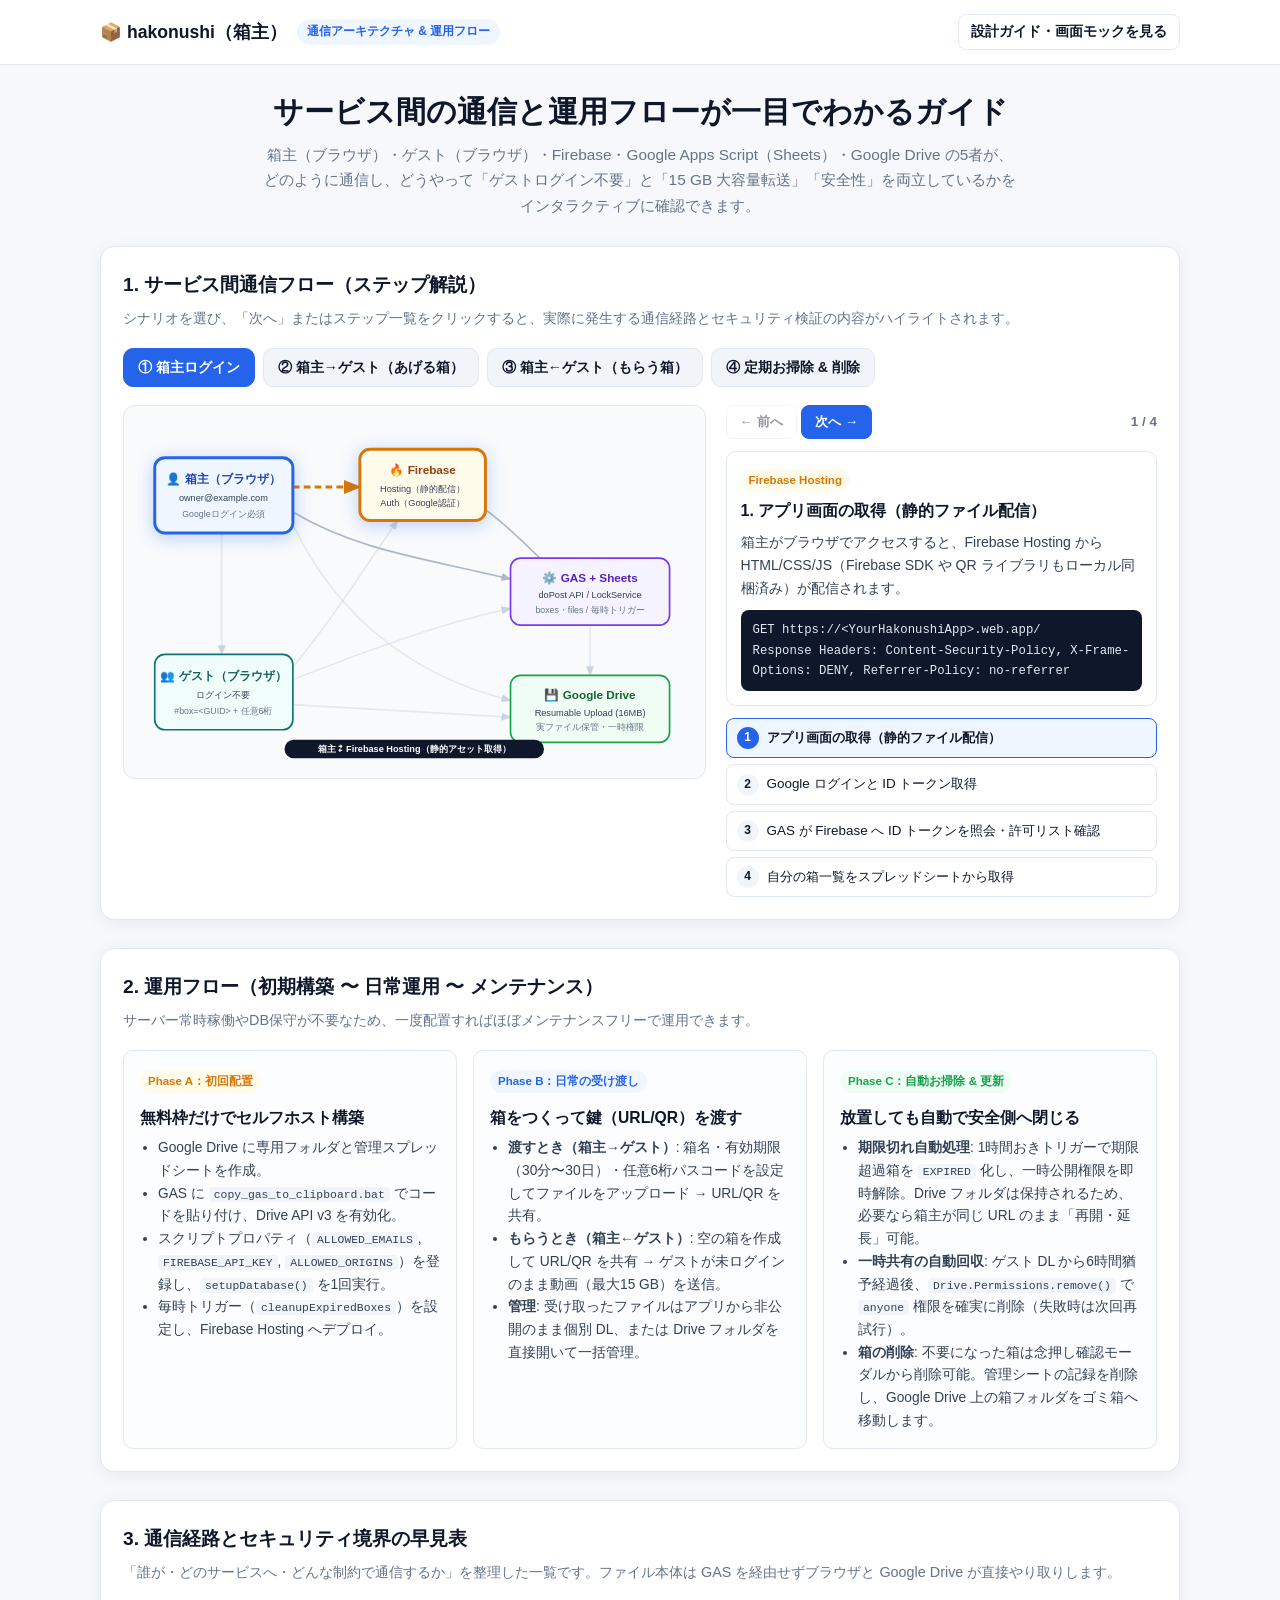
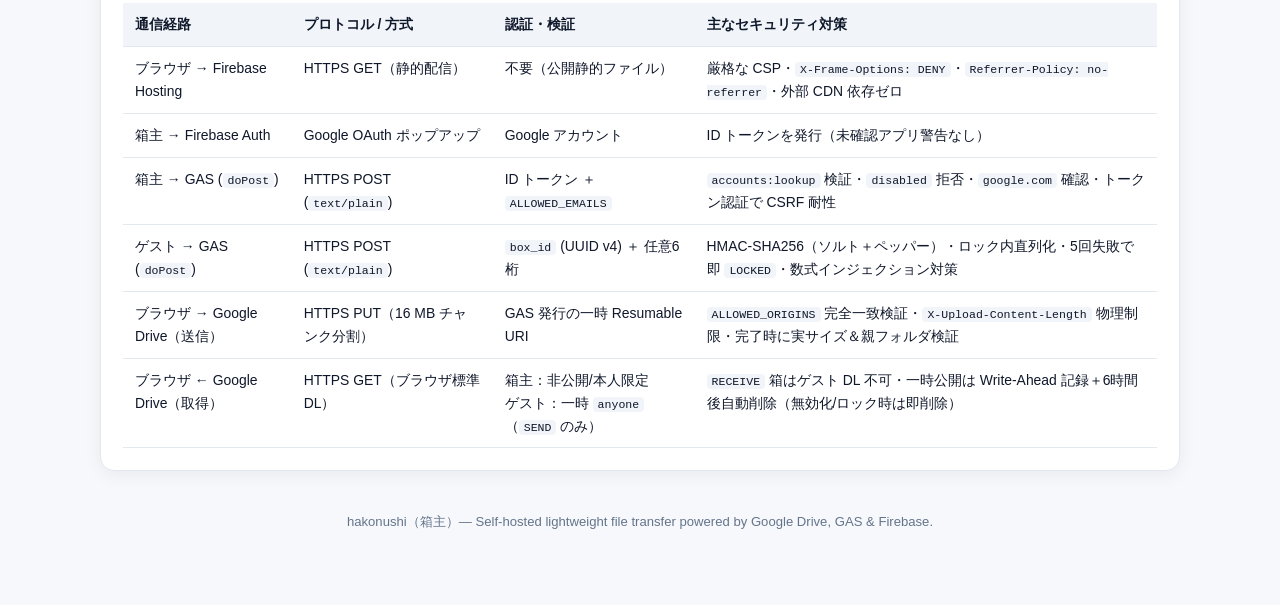
==== commit 81227e2f: "期限切れでDriveから削除しないように仕様変更" ====
--- a/docs/architecture.html
+++ b/docs/architecture.html
@@ -657,9 +657,9 @@
           <span class="step-badge badge-drive">Phase C：自動お掃除 &amp; 更新</span>
           <h3>放置しても自動で安全側へ閉じる</h3>
           <ul>
-            <li><strong>期限切れ自動処理</strong>: 1時間おきトリガーで期限超過箱を <code>EXPIRED</code> 化。<code>SEND</code> 箱はゴミ箱へ移動、<code>RECEIVE</code> 箱の受取ファイルは保持。</li>
+            <li><strong>期限切れ自動処理</strong>: 1時間おきトリガーで期限超過箱を <code>EXPIRED</code> 化し、一時公開権限を即時解除。Drive フォルダは保持されるため、必要なら箱主が同じ URL のまま「再開・延長」可能。</li>
             <li><strong>一時共有の自動回収</strong>: ゲスト DL から6時間猶予経過後、<code>Drive.Permissions.remove()</code> で <code>anyone</code> 権限を確実に削除（失敗時は次回再試行）。</li>
-            <li><strong>完全削除</strong>: 不要になった箱は念押し確認モーダルから Drive フォルダごと完全削除して空き容量を回収。</li>
+            <li><strong>箱の削除</strong>: 不要になった箱は念押し確認モーダルから削除可能。管理シートの記録を削除し、Google Drive 上の箱フォルダをゴミ箱へ移動します。</li>
           </ul>
         </div>
       </div>
@@ -835,7 +835,7 @@
               edgeColor: 'active-drive',
               nodes: ['node-guest', 'node-gas', 'node-drive'],
               caption: 'ゲスト ← Google Drive（ブラウザ標準ダウンロード）',
-              code: '1) Write-Ahead: TEMP_SHARED_FILES_JSON へ解除予定(6h後)を記録\n2) file.setSharing(ANYONE_WITH_LINK, VIEW)\n3) GET https://drive.google.com/uc?export=download&id=<file_id>'
+              code: '1) Write-Ahead: TEMP_SHARED_FILES_JSON へ解除予定(6h後)を記録\n2) file.setSharing(ANYONE_WITH_LINK, VIEW)\n3) GET https://drive.usercontent.google.com/download?id=<file_id>&export=download&confirm=t'
             }
           ]
         },
@@ -925,24 +925,24 @@
             {
               badge: '期限切れ箱の整理',
               badgeClass: 'badge-gas',
-              title: '3. 期限超過箱を EXPIRED 化（SEND はゴミ箱・RECEIVE は保持）',
-              desc: 'expires_at を過ぎた ACTIVE 箱を EXPIRED に更新し、配下の一時公開権限を即時削除。SEND 箱の Drive フォルダはゴミ箱へ移動し、RECEIVE 箱の受取ファイルは箱主のために保持します。',
+              title: '3. 期限超過箱を EXPIRED 化（公開権限のみ即時解除・フォルダ保持）',
+              desc: 'expires_at を過ぎた ACTIVE 箱を EXPIRED に更新し、配下の一時公開権限を即時削除します。Drive フォルダ自体は SEND / RECEIVE とも保持されるため、取り損ねた相手がいれば箱主が同じ URL のまま「再開・延長」できます。',
               edge: 'edge-gas-drive',
               edgeColor: 'active-drive',
               nodes: ['node-gas', 'node-drive'],
-              caption: 'GAS → Drive（SEND ゴミ箱移動 / RECEIVE 保持）',
-              code: 'if (box.direction === "SEND") trashFolderSafe(box.folder_id);\n// RECEIVE 箱の受取ファイルは自動削除しない'
-            },
-            {
-              badge: '手動完全削除',
+              caption: 'GAS → Drive（公開権限の即時解除・フォルダ保持）',
+              code: 'updateBoxByRowIndex(row, { status: "EXPIRED" });\nrevokeBoxFilesSharingSafe(box.box_id);\n// Driveフォルダは保持（箱主の「再開・延長」に対応）'
+            },
+            {
+              badge: '箱主による削除',
               badgeClass: 'badge-owner',
-              title: '4. 箱主による「完全削除」（念押し確認モーダル付き）',
-              desc: '不要になった箱は箱主ダッシュボードから念押しチェック付きで完全削除可能。Drive.Files.remove() でゴミ箱を経由せずフォルダごと完全削除し、管理シートの行も削除して空き容量を即座に回収します。',
+              title: '4. 箱主による「削除」（念押し確認付き・Drive ゴミ箱へ移動）',
+              desc: '不要になった箱は箱主ダッシュボードから念押しチェック付きで削除します。公開権限を解除したうえで Drive フォルダをゴミ箱へ移動し、管理シートの boxes / files 行を削除します。',
               edge: 'edge-owner-gas',
               edgeColor: 'active-gas',
               nodes: ['node-owner', 'node-gas', 'node-drive'],
-              caption: '箱主 → GAS → Drive（Drive.Files.remove で完全削除）',
-              code: 'POST /exec { action: "deleteBox", idToken, boxId }\n→ Drive.Files.remove(folderId) + deleteFilesByBoxId + deleteBoxByRowIndex'
+              caption: '箱主 → GAS → Drive（ゴミ箱移動＋DB行削除）',
+              code: 'POST /exec { action: "deleteBox", idToken, boxId }\n→ revokeBoxFilesSharingSafe + trashFolderSafe(folderId) + deleteFilesByBoxId + deleteBoxByRowIndex'
             }
           ]
         }
